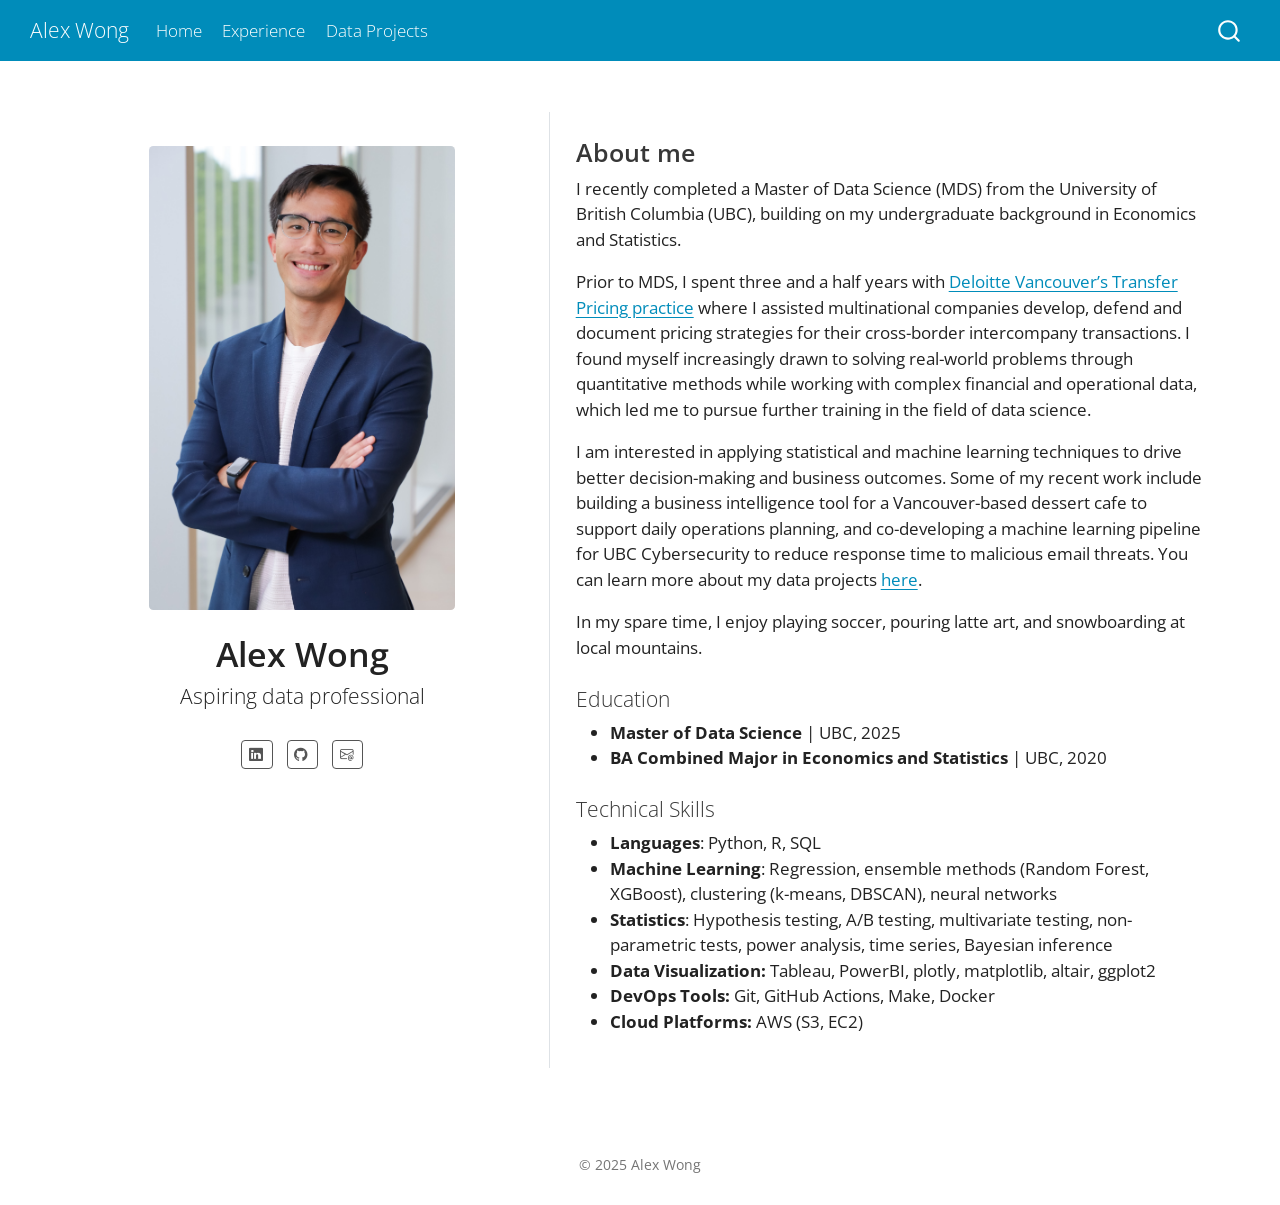
==== docs/index.html @ b4d3058e "minor edits on data projects, spacing and PhishSense description" ====
<!DOCTYPE html>
<html xmlns="http://www.w3.org/1999/xhtml" lang="en" xml:lang="en"><head>

<meta charset="utf-8">
<meta name="generator" content="quarto-1.5.57">

<meta name="viewport" content="width=device-width, initial-scale=1.0, user-scalable=yes">


<title>Alex Wong</title>
<style>
code{white-space: pre-wrap;}
span.smallcaps{font-variant: small-caps;}
div.columns{display: flex; gap: min(4vw, 1.5em);}
div.column{flex: auto; overflow-x: auto;}
div.hanging-indent{margin-left: 1.5em; text-indent: -1.5em;}
ul.task-list{list-style: none;}
ul.task-list li input[type="checkbox"] {
  width: 0.8em;
  margin: 0 0.8em 0.2em -1em; /* quarto-specific, see https://github.com/quarto-dev/quarto-cli/issues/4556 */ 
  vertical-align: middle;
}
</style>


<script src="site_libs/quarto-nav/quarto-nav.js"></script>
<script src="site_libs/clipboard/clipboard.min.js"></script>
<script src="site_libs/quarto-search/autocomplete.umd.js"></script>
<script src="site_libs/quarto-search/fuse.min.js"></script>
<script src="site_libs/quarto-search/quarto-search.js"></script>
<meta name="quarto:offset" content="./">
<script src="site_libs/quarto-html/quarto.js"></script>
<script src="site_libs/quarto-html/popper.min.js"></script>
<script src="site_libs/quarto-html/tippy.umd.min.js"></script>
<link href="site_libs/quarto-html/tippy.css" rel="stylesheet">
<link href="site_libs/quarto-html/quarto-syntax-highlighting.css" rel="stylesheet" id="quarto-text-highlighting-styles">
<script src="site_libs/bootstrap/bootstrap.min.js"></script>
<link href="site_libs/bootstrap/bootstrap-icons.css" rel="stylesheet">
<link href="site_libs/bootstrap/bootstrap.min.css" rel="stylesheet" id="quarto-bootstrap" data-mode="light">
<script id="quarto-search-options" type="application/json">{
  "location": "navbar",
  "copy-button": false,
  "collapse-after": 3,
  "panel-placement": "end",
  "type": "overlay",
  "limit": 50,
  "keyboard-shortcut": [
    "f",
    "/",
    "s"
  ],
  "show-item-context": false,
  "language": {
    "search-no-results-text": "No results",
    "search-matching-documents-text": "matching documents",
    "search-copy-link-title": "Copy link to search",
    "search-hide-matches-text": "Hide additional matches",
    "search-more-match-text": "more match in this document",
    "search-more-matches-text": "more matches in this document",
    "search-clear-button-title": "Clear",
    "search-text-placeholder": "",
    "search-detached-cancel-button-title": "Cancel",
    "search-submit-button-title": "Submit",
    "search-label": "Search"
  }
}</script>


<link rel="stylesheet" href="styles.css">
</head>

<body class="nav-fixed">

<div id="quarto-search-results"></div>
  <header id="quarto-header" class="headroom fixed-top">
    <nav class="navbar navbar-expand-lg " data-bs-theme="dark">
      <div class="navbar-container container-fluid">
      <div class="navbar-brand-container mx-auto">
    <a class="navbar-brand" href="./index.html">
    <span class="navbar-title">Alex Wong</span>
    </a>
  </div>
            <div id="quarto-search" class="" title="Search"></div>
          <button class="navbar-toggler" type="button" data-bs-toggle="collapse" data-bs-target="#navbarCollapse" aria-controls="navbarCollapse" role="menu" aria-expanded="false" aria-label="Toggle navigation" onclick="if (window.quartoToggleHeadroom) { window.quartoToggleHeadroom(); }">
  <span class="navbar-toggler-icon"></span>
</button>
          <div class="collapse navbar-collapse" id="navbarCollapse">
            <ul class="navbar-nav navbar-nav-scroll me-auto">
  <li class="nav-item">
    <a class="nav-link active" href="./index.html" aria-current="page"> 
<span class="menu-text">Home</span></a>
  </li>  
  <li class="nav-item">
    <a class="nav-link" href="./experience.html"> 
<span class="menu-text">Experience</span></a>
  </li>  
  <li class="nav-item">
    <a class="nav-link" href="./projects.html"> 
<span class="menu-text">Data Projects</span></a>
  </li>  
</ul>
          </div> <!-- /navcollapse -->
            <div class="quarto-navbar-tools">
</div>
      </div> <!-- /container-fluid -->
    </nav>
</header>
<!-- content -->
<div id="quarto-content" class="quarto-container page-columns page-rows-contents page-layout-full page-navbar">
<!-- sidebar -->
<!-- margin-sidebar -->
    
<!-- main -->
<div class="quarto-about-trestles column-page">
  <div class="about-entity">
    <img src="img/profile.JPG" class="about-image
  rounded " style="width: 18em;">
<header id="title-block-header" class="quarto-title-block default">
<div class="quarto-title">
<h1 class="title">Alex Wong</h1>
<p class="subtitle lead">Aspiring data professional</p>
</div>
<div class="quarto-title-meta column-page">
  </div>
</header>
    <div class="about-links">
  <a href="https://www.linkedin.com/in/AlexLHWong/" class="about-link" rel="" target="">
    <i class="bi bi-linkedin"></i>
     <span class="about-link-text"></span>
  </a>
  <a href="https://github.com/awlh18" class="about-link" rel="" target="">
    <i class="bi bi-github"></i>
     <span class="about-link-text"></span>
  </a>
  <a href="mailto:alexlhwong18@gmail.com" class="about-link" rel="" target="">
    <i class="bi bi-envelope-at"></i>
     <span class="about-link-text"></span>
  </a>
</div>
  </div>
  <div class="about-contents"><main class="content column-page" id="quarto-document-content">
<section id="about-me" class="level3">
<h3 data-anchor-id="about-me">About me</h3>
<p>I recently completed a Master of Data Science (MDS) from the University of British Columbia (UBC), building on my undergraduate background in Economics and Statistics.</p>
<p>Prior to MDS, I spent three and a half years with <a href="https://awlh18.github.io/experience.html">Deloitte Vancouver’s Transfer Pricing practice</a> where I assisted multinational companies develop, defend and document pricing strategies for their cross-border intercompany transactions. I found myself increasingly drawn to solving real-world problems through quantitative methods while working with complex financial and operational data, which led me to pursue further training in the field of data science.</p>
<p>I am interested in applying statistical and machine learning techniques to drive better decision-making and business outcomes. Some of my recent work include building a business intelligence tool for a Vancouver-based dessert cafe to support daily operations planning, and co-developing a machine learning pipeline for UBC Cybersecurity to reduce response time to malicious email threats. You can learn more about my data projects <a href="https://awlh18.github.io/projects.html">here</a>.</p>
<p>In my spare time, I enjoy playing soccer, pouring latte art, and snowboarding at local mountains.</p>
<section id="education" class="level4">
<h4 data-anchor-id="education">Education</h4>
<ul>
<li><strong>Master of Data Science</strong> | UBC, 2025<br>
</li>
<li><strong>BA Combined Major in Economics and Statistics</strong> | UBC, 2020</li>
</ul>
</section>
<section id="technical-skills" class="level4">
<h4 data-anchor-id="technical-skills">Technical Skills</h4>
<ul>
<li><strong>Languages</strong>: Python, R, SQL</li>
<li><strong>Machine Learning</strong>: Regression, ensemble methods (Random Forest, XGBoost), clustering (k-means, DBSCAN), neural networks</li>
<li><strong>Statistics</strong>: Hypothesis testing, A/B testing, multivariate testing, non-parametric tests, power analysis, time series, Bayesian inference</li>
<li><strong>Data Visualization:</strong> Tableau, PowerBI, plotly, matplotlib, altair, ggplot2</li>
<li><strong>DevOps Tools:</strong> Git, GitHub Actions, Make, Docker</li>
<li><strong>Cloud Platforms:</strong> AWS (S3, EC2)</li>
</ul>


</section>
</section>
</main></div>
</div>
 <!-- /main -->
<script id="quarto-html-after-body" type="application/javascript">
window.document.addEventListener("DOMContentLoaded", function (event) {
  const toggleBodyColorMode = (bsSheetEl) => {
    const mode = bsSheetEl.getAttribute("data-mode");
    const bodyEl = window.document.querySelector("body");
    if (mode === "dark") {
      bodyEl.classList.add("quarto-dark");
      bodyEl.classList.remove("quarto-light");
    } else {
      bodyEl.classList.add("quarto-light");
      bodyEl.classList.remove("quarto-dark");
    }
  }
  const toggleBodyColorPrimary = () => {
    const bsSheetEl = window.document.querySelector("link#quarto-bootstrap");
    if (bsSheetEl) {
      toggleBodyColorMode(bsSheetEl);
    }
  }
  toggleBodyColorPrimary();  
  const isCodeAnnotation = (el) => {
    for (const clz of el.classList) {
      if (clz.startsWith('code-annotation-')) {                     
        return true;
      }
    }
    return false;
  }
  const onCopySuccess = function(e) {
    // button target
    const button = e.trigger;
    // don't keep focus
    button.blur();
    // flash "checked"
    button.classList.add('code-copy-button-checked');
    var currentTitle = button.getAttribute("title");
    button.setAttribute("title", "Copied!");
    let tooltip;
    if (window.bootstrap) {
      button.setAttribute("data-bs-toggle", "tooltip");
      button.setAttribute("data-bs-placement", "left");
      button.setAttribute("data-bs-title", "Copied!");
      tooltip = new bootstrap.Tooltip(button, 
        { trigger: "manual", 
          customClass: "code-copy-button-tooltip",
          offset: [0, -8]});
      tooltip.show();    
    }
    setTimeout(function() {
      if (tooltip) {
        tooltip.hide();
        button.removeAttribute("data-bs-title");
        button.removeAttribute("data-bs-toggle");
        button.removeAttribute("data-bs-placement");
      }
      button.setAttribute("title", currentTitle);
      button.classList.remove('code-copy-button-checked');
    }, 1000);
    // clear code selection
    e.clearSelection();
  }
  const getTextToCopy = function(trigger) {
      const codeEl = trigger.previousElementSibling.cloneNode(true);
      for (const childEl of codeEl.children) {
        if (isCodeAnnotation(childEl)) {
          childEl.remove();
        }
      }
      return codeEl.innerText;
  }
  const clipboard = new window.ClipboardJS('.code-copy-button:not([data-in-quarto-modal])', {
    text: getTextToCopy
  });
  clipboard.on('success', onCopySuccess);
  if (window.document.getElementById('quarto-embedded-source-code-modal')) {
    // For code content inside modals, clipBoardJS needs to be initialized with a container option
    // TODO: Check when it could be a function (https://github.com/zenorocha/clipboard.js/issues/860)
    const clipboardModal = new window.ClipboardJS('.code-copy-button[data-in-quarto-modal]', {
      text: getTextToCopy,
      container: window.document.getElementById('quarto-embedded-source-code-modal')
    });
    clipboardModal.on('success', onCopySuccess);
  }
    var localhostRegex = new RegExp(/^(?:http|https):\/\/localhost\:?[0-9]*\//);
    var mailtoRegex = new RegExp(/^mailto:/);
      var filterRegex = new RegExp('/' + window.location.host + '/');
    var isInternal = (href) => {
        return filterRegex.test(href) || localhostRegex.test(href) || mailtoRegex.test(href);
    }
    // Inspect non-navigation links and adorn them if external
 	var links = window.document.querySelectorAll('a[href]:not(.nav-link):not(.navbar-brand):not(.toc-action):not(.sidebar-link):not(.sidebar-item-toggle):not(.pagination-link):not(.no-external):not([aria-hidden]):not(.dropdown-item):not(.quarto-navigation-tool):not(.about-link)');
    for (var i=0; i<links.length; i++) {
      const link = links[i];
      if (!isInternal(link.href)) {
        // undo the damage that might have been done by quarto-nav.js in the case of
        // links that we want to consider external
        if (link.dataset.originalHref !== undefined) {
          link.href = link.dataset.originalHref;
        }
      }
    }
  function tippyHover(el, contentFn, onTriggerFn, onUntriggerFn) {
    const config = {
      allowHTML: true,
      maxWidth: 500,
      delay: 100,
      arrow: false,
      appendTo: function(el) {
          return el.parentElement;
      },
      interactive: true,
      interactiveBorder: 10,
      theme: 'quarto',
      placement: 'bottom-start',
    };
    if (contentFn) {
      config.content = contentFn;
    }
    if (onTriggerFn) {
      config.onTrigger = onTriggerFn;
    }
    if (onUntriggerFn) {
      config.onUntrigger = onUntriggerFn;
    }
    window.tippy(el, config); 
  }
  const noterefs = window.document.querySelectorAll('a[role="doc-noteref"]');
  for (var i=0; i<noterefs.length; i++) {
    const ref = noterefs[i];
    tippyHover(ref, function() {
      // use id or data attribute instead here
      let href = ref.getAttribute('data-footnote-href') || ref.getAttribute('href');
      try { href = new URL(href).hash; } catch {}
      const id = href.replace(/^#\/?/, "");
      const note = window.document.getElementById(id);
      if (note) {
        return note.innerHTML;
      } else {
        return "";
      }
    });
  }
  const xrefs = window.document.querySelectorAll('a.quarto-xref');
  const processXRef = (id, note) => {
    // Strip column container classes
    const stripColumnClz = (el) => {
      el.classList.remove("page-full", "page-columns");
      if (el.children) {
        for (const child of el.children) {
          stripColumnClz(child);
        }
      }
    }
    stripColumnClz(note)
    if (id === null || id.startsWith('sec-')) {
      // Special case sections, only their first couple elements
      const container = document.createElement("div");
      if (note.children && note.children.length > 2) {
        container.appendChild(note.children[0].cloneNode(true));
        for (let i = 1; i < note.children.length; i++) {
          const child = note.children[i];
          if (child.tagName === "P" && child.innerText === "") {
            continue;
          } else {
            container.appendChild(child.cloneNode(true));
            break;
          }
        }
        if (window.Quarto?.typesetMath) {
          window.Quarto.typesetMath(container);
        }
        return container.innerHTML
      } else {
        if (window.Quarto?.typesetMath) {
          window.Quarto.typesetMath(note);
        }
        return note.innerHTML;
      }
    } else {
      // Remove any anchor links if they are present
      const anchorLink = note.querySelector('a.anchorjs-link');
      if (anchorLink) {
        anchorLink.remove();
      }
      if (window.Quarto?.typesetMath) {
        window.Quarto.typesetMath(note);
      }
      // TODO in 1.5, we should make sure this works without a callout special case
      if (note.classList.contains("callout")) {
        return note.outerHTML;
      } else {
        return note.innerHTML;
      }
    }
  }
  for (var i=0; i<xrefs.length; i++) {
    const xref = xrefs[i];
    tippyHover(xref, undefined, function(instance) {
      instance.disable();
      let url = xref.getAttribute('href');
      let hash = undefined; 
      if (url.startsWith('#')) {
        hash = url;
      } else {
        try { hash = new URL(url).hash; } catch {}
      }
      if (hash) {
        const id = hash.replace(/^#\/?/, "");
        const note = window.document.getElementById(id);
        if (note !== null) {
          try {
            const html = processXRef(id, note.cloneNode(true));
            instance.setContent(html);
          } finally {
            instance.enable();
            instance.show();
          }
        } else {
          // See if we can fetch this
          fetch(url.split('#')[0])
          .then(res => res.text())
          .then(html => {
            const parser = new DOMParser();
            const htmlDoc = parser.parseFromString(html, "text/html");
            const note = htmlDoc.getElementById(id);
            if (note !== null) {
              const html = processXRef(id, note);
              instance.setContent(html);
            } 
          }).finally(() => {
            instance.enable();
            instance.show();
          });
        }
      } else {
        // See if we can fetch a full url (with no hash to target)
        // This is a special case and we should probably do some content thinning / targeting
        fetch(url)
        .then(res => res.text())
        .then(html => {
          const parser = new DOMParser();
          const htmlDoc = parser.parseFromString(html, "text/html");
          const note = htmlDoc.querySelector('main.content');
          if (note !== null) {
            // This should only happen for chapter cross references
            // (since there is no id in the URL)
            // remove the first header
            if (note.children.length > 0 && note.children[0].tagName === "HEADER") {
              note.children[0].remove();
            }
            const html = processXRef(null, note);
            instance.setContent(html);
          } 
        }).finally(() => {
          instance.enable();
          instance.show();
        });
      }
    }, function(instance) {
    });
  }
      let selectedAnnoteEl;
      const selectorForAnnotation = ( cell, annotation) => {
        let cellAttr = 'data-code-cell="' + cell + '"';
        let lineAttr = 'data-code-annotation="' +  annotation + '"';
        const selector = 'span[' + cellAttr + '][' + lineAttr + ']';
        return selector;
      }
      const selectCodeLines = (annoteEl) => {
        const doc = window.document;
        const targetCell = annoteEl.getAttribute("data-target-cell");
        const targetAnnotation = annoteEl.getAttribute("data-target-annotation");
        const annoteSpan = window.document.querySelector(selectorForAnnotation(targetCell, targetAnnotation));
        const lines = annoteSpan.getAttribute("data-code-lines").split(",");
        const lineIds = lines.map((line) => {
          return targetCell + "-" + line;
        })
        let top = null;
        let height = null;
        let parent = null;
        if (lineIds.length > 0) {
            //compute the position of the single el (top and bottom and make a div)
            const el = window.document.getElementById(lineIds[0]);
            top = el.offsetTop;
            height = el.offsetHeight;
            parent = el.parentElement.parentElement;
          if (lineIds.length > 1) {
            const lastEl = window.document.getElementById(lineIds[lineIds.length - 1]);
            const bottom = lastEl.offsetTop + lastEl.offsetHeight;
            height = bottom - top;
          }
          if (top !== null && height !== null && parent !== null) {
            // cook up a div (if necessary) and position it 
            let div = window.document.getElementById("code-annotation-line-highlight");
            if (div === null) {
              div = window.document.createElement("div");
              div.setAttribute("id", "code-annotation-line-highlight");
              div.style.position = 'absolute';
              parent.appendChild(div);
            }
            div.style.top = top - 2 + "px";
            div.style.height = height + 4 + "px";
            div.style.left = 0;
            let gutterDiv = window.document.getElementById("code-annotation-line-highlight-gutter");
            if (gutterDiv === null) {
              gutterDiv = window.document.createElement("div");
              gutterDiv.setAttribute("id", "code-annotation-line-highlight-gutter");
              gutterDiv.style.position = 'absolute';
              const codeCell = window.document.getElementById(targetCell);
              const gutter = codeCell.querySelector('.code-annotation-gutter');
              gutter.appendChild(gutterDiv);
            }
            gutterDiv.style.top = top - 2 + "px";
            gutterDiv.style.height = height + 4 + "px";
          }
          selectedAnnoteEl = annoteEl;
        }
      };
      const unselectCodeLines = () => {
        const elementsIds = ["code-annotation-line-highlight", "code-annotation-line-highlight-gutter"];
        elementsIds.forEach((elId) => {
          const div = window.document.getElementById(elId);
          if (div) {
            div.remove();
          }
        });
        selectedAnnoteEl = undefined;
      };
        // Handle positioning of the toggle
    window.addEventListener(
      "resize",
      throttle(() => {
        elRect = undefined;
        if (selectedAnnoteEl) {
          selectCodeLines(selectedAnnoteEl);
        }
      }, 10)
    );
    function throttle(fn, ms) {
    let throttle = false;
    let timer;
      return (...args) => {
        if(!throttle) { // first call gets through
            fn.apply(this, args);
            throttle = true;
        } else { // all the others get throttled
            if(timer) clearTimeout(timer); // cancel #2
            timer = setTimeout(() => {
              fn.apply(this, args);
              timer = throttle = false;
            }, ms);
        }
      };
    }
      // Attach click handler to the DT
      const annoteDls = window.document.querySelectorAll('dt[data-target-cell]');
      for (const annoteDlNode of annoteDls) {
        annoteDlNode.addEventListener('click', (event) => {
          const clickedEl = event.target;
          if (clickedEl !== selectedAnnoteEl) {
            unselectCodeLines();
            const activeEl = window.document.querySelector('dt[data-target-cell].code-annotation-active');
            if (activeEl) {
              activeEl.classList.remove('code-annotation-active');
            }
            selectCodeLines(clickedEl);
            clickedEl.classList.add('code-annotation-active');
          } else {
            // Unselect the line
            unselectCodeLines();
            clickedEl.classList.remove('code-annotation-active');
          }
        });
      }
  const findCites = (el) => {
    const parentEl = el.parentElement;
    if (parentEl) {
      const cites = parentEl.dataset.cites;
      if (cites) {
        return {
          el,
          cites: cites.split(' ')
        };
      } else {
        return findCites(el.parentElement)
      }
    } else {
      return undefined;
    }
  };
  var bibliorefs = window.document.querySelectorAll('a[role="doc-biblioref"]');
  for (var i=0; i<bibliorefs.length; i++) {
    const ref = bibliorefs[i];
    const citeInfo = findCites(ref);
    if (citeInfo) {
      tippyHover(citeInfo.el, function() {
        var popup = window.document.createElement('div');
        citeInfo.cites.forEach(function(cite) {
          var citeDiv = window.document.createElement('div');
          citeDiv.classList.add('hanging-indent');
          citeDiv.classList.add('csl-entry');
          var biblioDiv = window.document.getElementById('ref-' + cite);
          if (biblioDiv) {
            citeDiv.innerHTML = biblioDiv.innerHTML;
          }
          popup.appendChild(citeDiv);
        });
        return popup.innerHTML;
      });
    }
  }
});
</script>
</div> <!-- /content -->
<footer class="footer">
  <div class="nav-footer">
    <div class="nav-footer-left">
      &nbsp;
    </div>   
    <div class="nav-footer-center">
<p>© 2025 Alex Wong</p>
</div>
    <div class="nav-footer-right">
      &nbsp;
    </div>
  </div>
</footer>




</body></html>
---- docs/site_libs/quarto-html/tippy.css ----
.tippy-box[data-animation=fade][data-state=hidden]{opacity:0}[data-tippy-root]{max-width:calc(100vw - 10px)}.tippy-box{position:relative;background-color:#333;color:#fff;border-radius:4px;font-size:14px;line-height:1.4;white-space:normal;outline:0;transition-property:transform,visibility,opacity}.tippy-box[data-placement^=top]>.tippy-arrow{bottom:0}.tippy-box[data-placement^=top]>.tippy-arrow:before{bottom:-7px;left:0;border-width:8px 8px 0;border-top-color:initial;transform-origin:center top}.tippy-box[data-placement^=bottom]>.tippy-arrow{top:0}.tippy-box[data-placement^=bottom]>.tippy-arrow:before{top:-7px;left:0;border-width:0 8px 8px;border-bottom-color:initial;transform-origin:center bottom}.tippy-box[data-placement^=left]>.tippy-arrow{right:0}.tippy-box[data-placement^=left]>.tippy-arrow:before{border-width:8px 0 8px 8px;border-left-color:initial;right:-7px;transform-origin:center left}.tippy-box[data-placement^=right]>.tippy-arrow{left:0}.tippy-box[data-placement^=right]>.tippy-arrow:before{left:-7px;border-width:8px 8px 8px 0;border-right-color:initial;transform-origin:center right}.tippy-box[data-inertia][data-state=visible]{transition-timing-function:cubic-bezier(.54,1.5,.38,1.11)}.tippy-arrow{width:16px;height:16px;color:#333}.tippy-arrow:before{content:"";position:absolute;border-color:transparent;border-style:solid}.tippy-content{position:relative;padding:5px 9px;z-index:1}
---- docs/site_libs/quarto-html/quarto-syntax-highlighting.css ----
/* quarto syntax highlight colors */
:root {
  --quarto-hl-ot-color: #003B4F;
  --quarto-hl-at-color: #657422;
  --quarto-hl-ss-color: #20794D;
  --quarto-hl-an-color: #5E5E5E;
  --quarto-hl-fu-color: #4758AB;
  --quarto-hl-st-color: #20794D;
  --quarto-hl-cf-color: #003B4F;
  --quarto-hl-op-color: #5E5E5E;
  --quarto-hl-er-color: #AD0000;
  --quarto-hl-bn-color: #AD0000;
  --quarto-hl-al-color: #AD0000;
  --quarto-hl-va-color: #111111;
  --quarto-hl-bu-color: inherit;
  --quarto-hl-ex-color: inherit;
  --quarto-hl-pp-color: #AD0000;
  --quarto-hl-in-color: #5E5E5E;
  --quarto-hl-vs-color: #20794D;
  --quarto-hl-wa-color: #5E5E5E;
  --quarto-hl-do-color: #5E5E5E;
  --quarto-hl-im-color: #00769E;
  --quarto-hl-ch-color: #20794D;
  --quarto-hl-dt-color: #AD0000;
  --quarto-hl-fl-color: #AD0000;
  --quarto-hl-co-color: #5E5E5E;
  --quarto-hl-cv-color: #5E5E5E;
  --quarto-hl-cn-color: #8f5902;
  --quarto-hl-sc-color: #5E5E5E;
  --quarto-hl-dv-color: #AD0000;
  --quarto-hl-kw-color: #003B4F;
}

/* other quarto variables */
:root {
  --quarto-font-monospace: SFMono-Regular, Menlo, Monaco, Consolas, "Liberation Mono", "Courier New", monospace;
}

pre > code.sourceCode > span {
  color: #003B4F;
}

code span {
  color: #003B4F;
}

code.sourceCode > span {
  color: #003B4F;
}

div.sourceCode,
div.sourceCode pre.sourceCode {
  color: #003B4F;
}

code span.ot {
  color: #003B4F;
  font-style: inherit;
}

code span.at {
  color: #657422;
  font-style: inherit;
}

code span.ss {
  color: #20794D;
  font-style: inherit;
}

code span.an {
  color: #5E5E5E;
  font-style: inherit;
}

code span.fu {
  color: #4758AB;
  font-style: inherit;
}

code span.st {
  color: #20794D;
  font-style: inherit;
}

code span.cf {
  color: #003B4F;
  font-weight: bold;
  font-style: inherit;
}

code span.op {
  color: #5E5E5E;
  font-style: inherit;
}

code span.er {
  color: #AD0000;
  font-style: inherit;
}

code span.bn {
  color: #AD0000;
  font-style: inherit;
}

code span.al {
  color: #AD0000;
  font-style: inherit;
}

code span.va {
  color: #111111;
  font-style: inherit;
}

code span.bu {
  font-style: inherit;
}

code span.ex {
  font-style: inherit;
}

code span.pp {
  color: #AD0000;
  font-style: inherit;
}

code span.in {
  color: #5E5E5E;
  font-style: inherit;
}

code span.vs {
  color: #20794D;
  font-style: inherit;
}

code span.wa {
  color: #5E5E5E;
  font-style: italic;
}

code span.do {
  color: #5E5E5E;
  font-style: italic;
}

code span.im {
  color: #00769E;
  font-style: inherit;
}

code span.ch {
  color: #20794D;
  font-style: inherit;
}

code span.dt {
  color: #AD0000;
  font-style: inherit;
}

code span.fl {
  color: #AD0000;
  font-style: inherit;
}

code span.co {
  color: #5E5E5E;
  font-style: inherit;
}

code span.cv {
  color: #5E5E5E;
  font-style: italic;
}

code span.cn {
  color: #8f5902;
  font-style: inherit;
}

code span.sc {
  color: #5E5E5E;
  font-style: inherit;
}

code span.dv {
  color: #AD0000;
  font-style: inherit;
}

code span.kw {
  color: #003B4F;
  font-weight: bold;
  font-style: inherit;
}

.prevent-inlining {
  content: "</";
}

/*# sourceMappingURL=debc5d5d77c3f9108843748ff7464032.css.map */
---- docs/styles.css ----
/* css styles */

.about-image {
    display: block;
    margin-left: auto;
    margin-right: auto;
    margin-top: 2em;   /* Adjust vertical spacing as needed */
    margin-bottom: 1em;
    max-width: 100%;   /* Prevents the image from overflowing */
  }
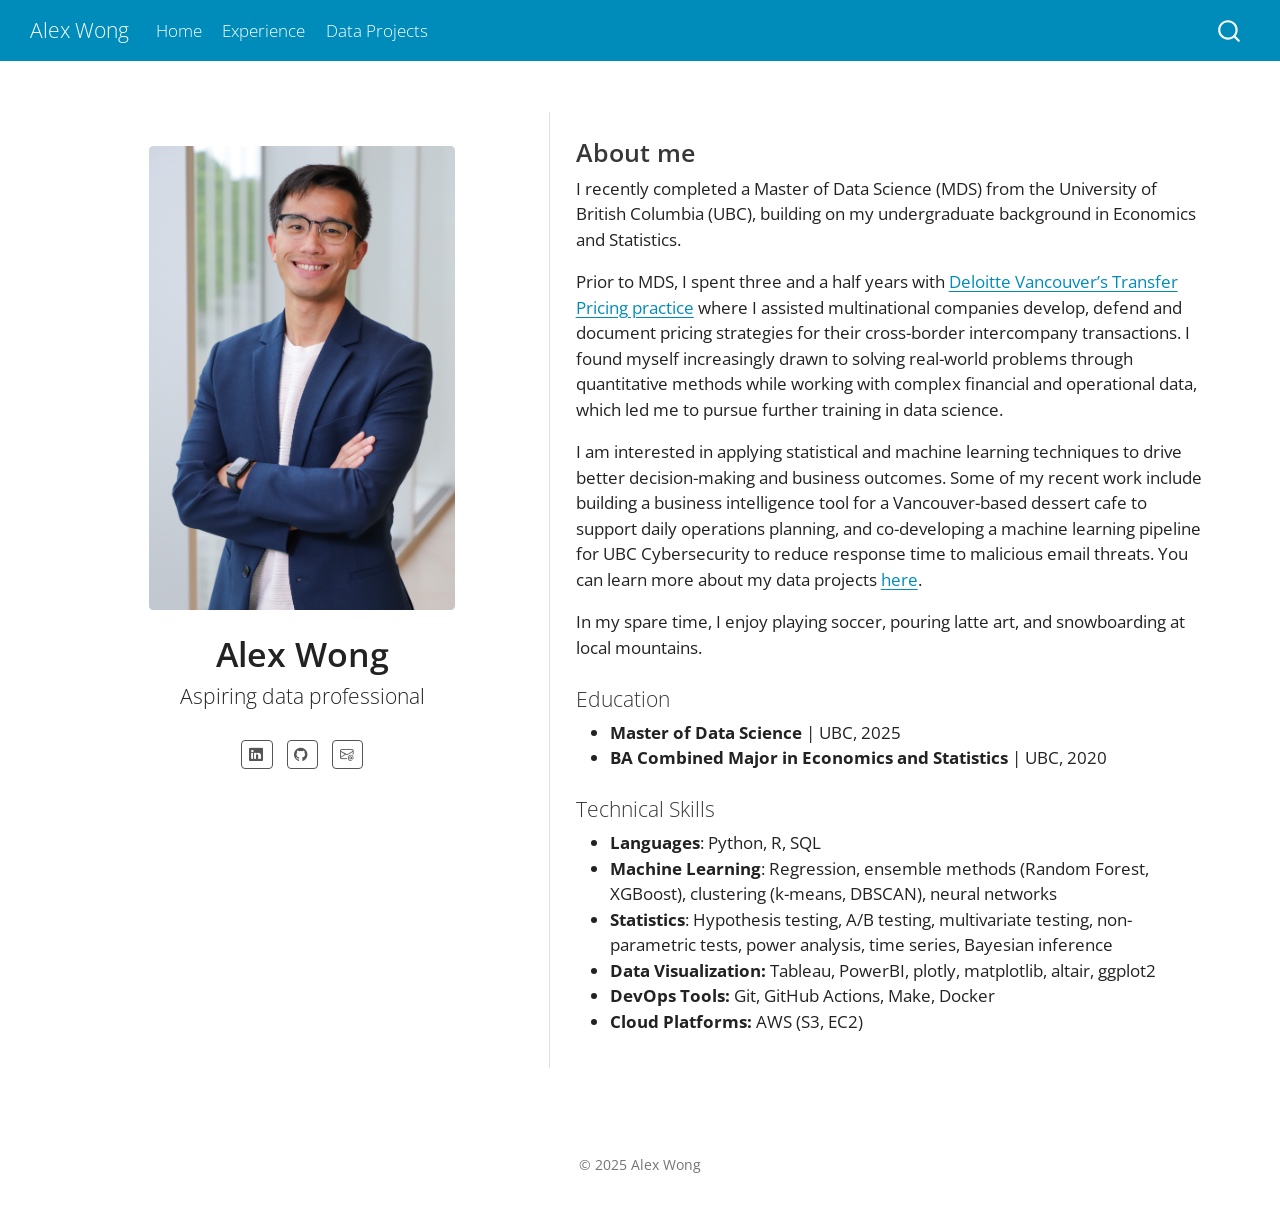
==== commit 5cb667c8: "Jul 28th edits on index, data projects" ====
--- a/docs/index.html
+++ b/docs/index.html
@@ -142,7 +142,7 @@
 <section id="about-me" class="level3">
 <h3 data-anchor-id="about-me">About me</h3>
 <p>I recently completed a Master of Data Science (MDS) from the University of British Columbia (UBC), building on my undergraduate background in Economics and Statistics.</p>
-<p>Prior to MDS, I spent three and a half years with <a href="https://awlh18.github.io/experience.html">Deloitte Vancouver’s Transfer Pricing practice</a> where I assisted multinational companies develop, defend and document pricing strategies for their cross-border intercompany transactions. I found myself increasingly drawn to solving real-world problems through quantitative methods while working with complex financial and operational data, which led me to pursue further training in the field of data science.</p>
+<p>Prior to MDS, I spent three and a half years with <a href="https://awlh18.github.io/experience.html">Deloitte Vancouver’s Transfer Pricing practice</a> where I assisted multinational companies develop, defend and document pricing strategies for their cross-border intercompany transactions. I found myself increasingly drawn to solving real-world problems through quantitative methods while working with complex financial and operational data, which led me to pursue further training in data science.</p>
 <p>I am interested in applying statistical and machine learning techniques to drive better decision-making and business outcomes. Some of my recent work include building a business intelligence tool for a Vancouver-based dessert cafe to support daily operations planning, and co-developing a machine learning pipeline for UBC Cybersecurity to reduce response time to malicious email threats. You can learn more about my data projects <a href="https://awlh18.github.io/projects.html">here</a>.</p>
 <p>In my spare time, I enjoy playing soccer, pouring latte art, and snowboarding at local mountains.</p>
 <section id="education" class="level4">
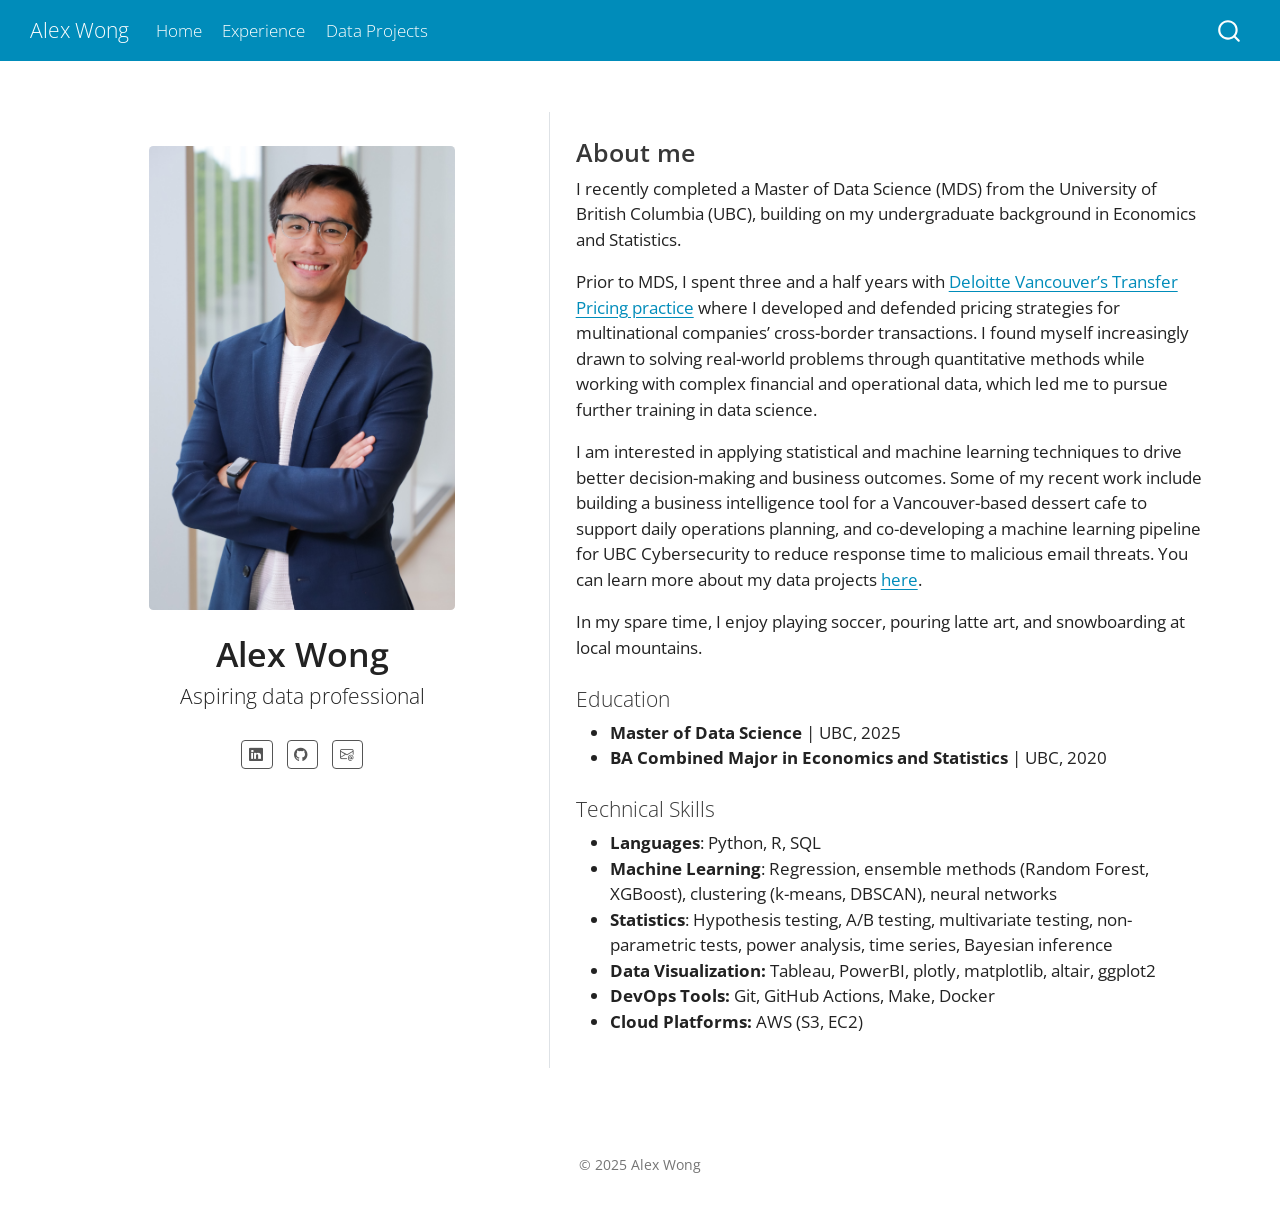
==== commit f695b072: "Jul 30 edits" ====
--- a/docs/index.html
+++ b/docs/index.html
@@ -142,7 +142,7 @@
 <section id="about-me" class="level3">
 <h3 data-anchor-id="about-me">About me</h3>
 <p>I recently completed a Master of Data Science (MDS) from the University of British Columbia (UBC), building on my undergraduate background in Economics and Statistics.</p>
-<p>Prior to MDS, I spent three and a half years with <a href="https://awlh18.github.io/experience.html">Deloitte Vancouver’s Transfer Pricing practice</a> where I assisted multinational companies develop, defend and document pricing strategies for their cross-border intercompany transactions. I found myself increasingly drawn to solving real-world problems through quantitative methods while working with complex financial and operational data, which led me to pursue further training in data science.</p>
+<p>Prior to MDS, I spent three and a half years with <a href="https://awlh18.github.io/experience.html">Deloitte Vancouver’s Transfer Pricing practice</a> where I developed and defended pricing strategies for multinational companies’ cross-border transactions. I found myself increasingly drawn to solving real-world problems through quantitative methods while working with complex financial and operational data, which led me to pursue further training in data science.</p>
 <p>I am interested in applying statistical and machine learning techniques to drive better decision-making and business outcomes. Some of my recent work include building a business intelligence tool for a Vancouver-based dessert cafe to support daily operations planning, and co-developing a machine learning pipeline for UBC Cybersecurity to reduce response time to malicious email threats. You can learn more about my data projects <a href="https://awlh18.github.io/projects.html">here</a>.</p>
 <p>In my spare time, I enjoy playing soccer, pouring latte art, and snowboarding at local mountains.</p>
 <section id="education" class="level4">
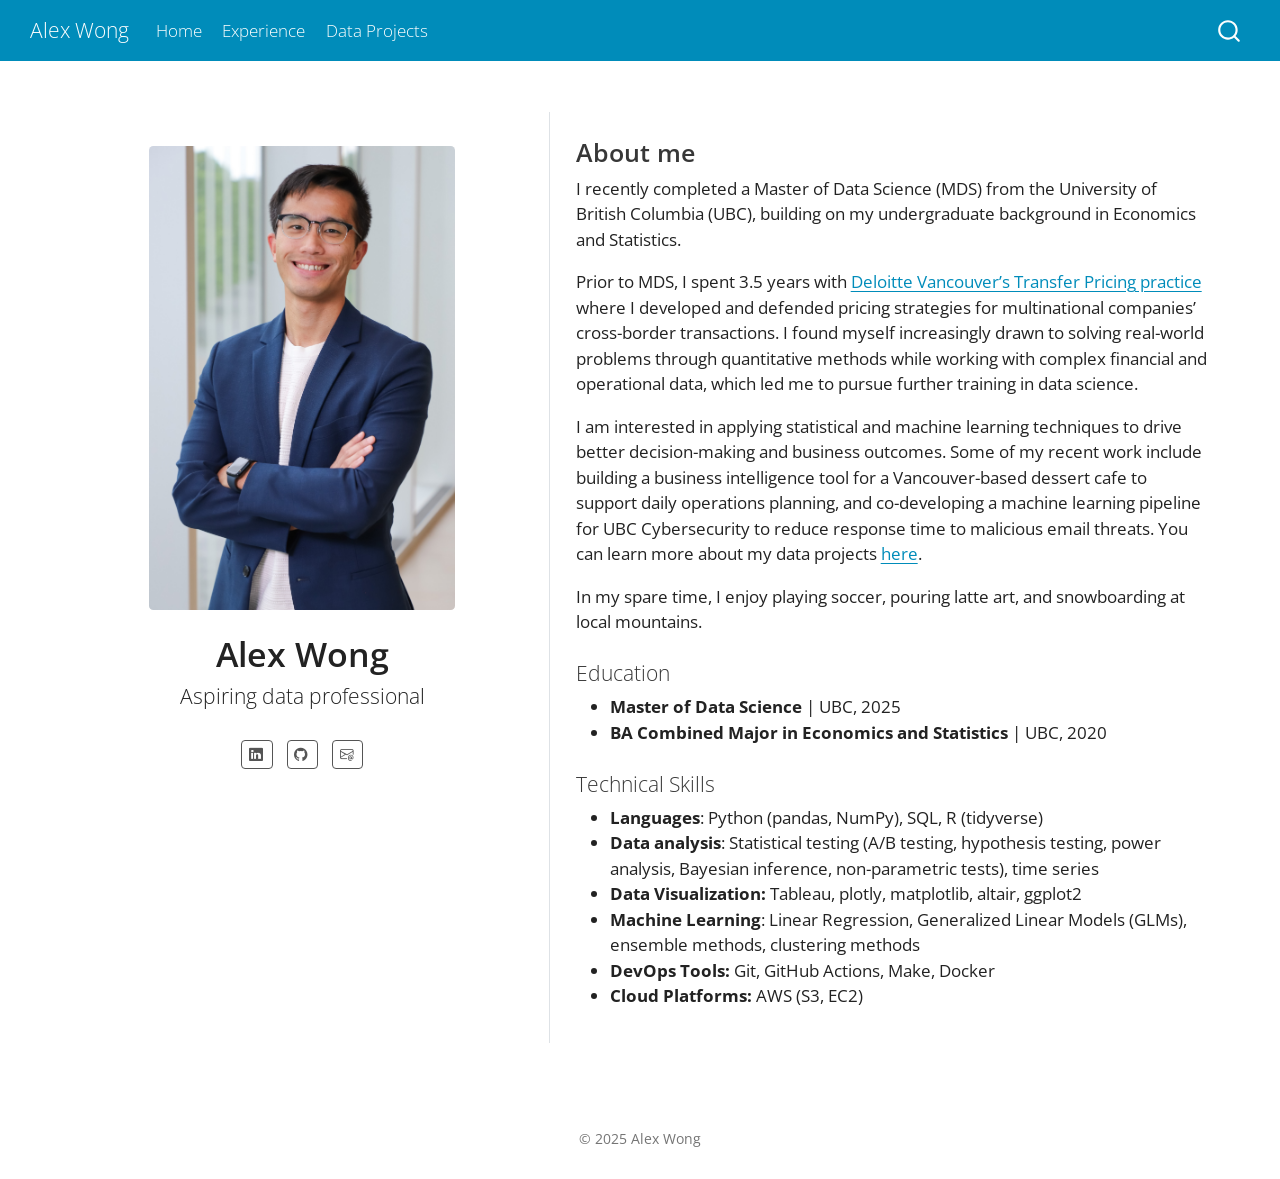
==== commit 159385b2: "edits Aug 14" ====
--- a/docs/index.html
+++ b/docs/index.html
@@ -142,7 +142,7 @@
 <section id="about-me" class="level3">
 <h3 data-anchor-id="about-me">About me</h3>
 <p>I recently completed a Master of Data Science (MDS) from the University of British Columbia (UBC), building on my undergraduate background in Economics and Statistics.</p>
-<p>Prior to MDS, I spent three and a half years with <a href="https://awlh18.github.io/experience.html">Deloitte Vancouver’s Transfer Pricing practice</a> where I developed and defended pricing strategies for multinational companies’ cross-border transactions. I found myself increasingly drawn to solving real-world problems through quantitative methods while working with complex financial and operational data, which led me to pursue further training in data science.</p>
+<p>Prior to MDS, I spent 3.5 years with <a href="https://awlh18.github.io/experience.html">Deloitte Vancouver’s Transfer Pricing practice</a> where I developed and defended pricing strategies for multinational companies’ cross-border transactions. I found myself increasingly drawn to solving real-world problems through quantitative methods while working with complex financial and operational data, which led me to pursue further training in data science.</p>
 <p>I am interested in applying statistical and machine learning techniques to drive better decision-making and business outcomes. Some of my recent work include building a business intelligence tool for a Vancouver-based dessert cafe to support daily operations planning, and co-developing a machine learning pipeline for UBC Cybersecurity to reduce response time to malicious email threats. You can learn more about my data projects <a href="https://awlh18.github.io/projects.html">here</a>.</p>
 <p>In my spare time, I enjoy playing soccer, pouring latte art, and snowboarding at local mountains.</p>
 <section id="education" class="level4">
@@ -156,10 +156,10 @@
 <section id="technical-skills" class="level4">
 <h4 data-anchor-id="technical-skills">Technical Skills</h4>
 <ul>
-<li><strong>Languages</strong>: Python, R, SQL</li>
-<li><strong>Machine Learning</strong>: Regression, ensemble methods (Random Forest, XGBoost), clustering (k-means, DBSCAN), neural networks</li>
-<li><strong>Statistics</strong>: Hypothesis testing, A/B testing, multivariate testing, non-parametric tests, power analysis, time series, Bayesian inference</li>
-<li><strong>Data Visualization:</strong> Tableau, PowerBI, plotly, matplotlib, altair, ggplot2</li>
+<li><strong>Languages</strong>: Python (pandas, NumPy), SQL, R (tidyverse)</li>
+<li><strong>Data analysis</strong>: Statistical testing (A/B testing, hypothesis testing, power analysis, Bayesian inference, non-parametric tests), time series</li>
+<li><strong>Data Visualization:</strong> Tableau, plotly, matplotlib, altair, ggplot2</li>
+<li><strong>Machine Learning</strong>: Linear Regression, Generalized Linear Models (GLMs), ensemble methods, clustering methods</li>
 <li><strong>DevOps Tools:</strong> Git, GitHub Actions, Make, Docker</li>
 <li><strong>Cloud Platforms:</strong> AWS (S3, EC2)</li>
 </ul>
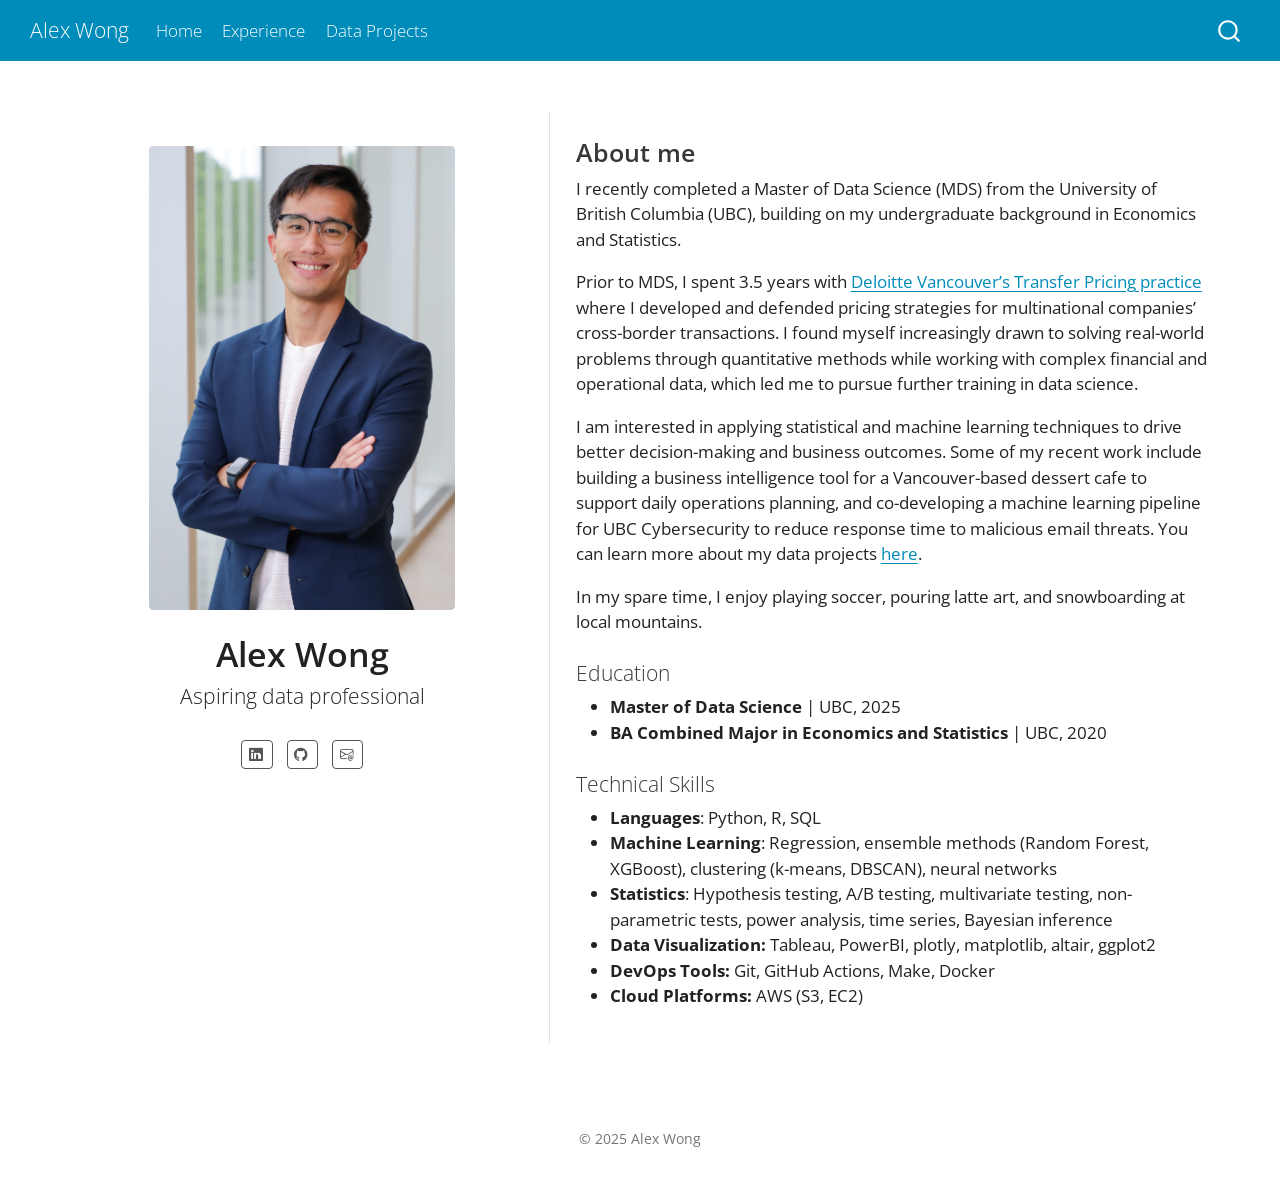
==== commit 7c9ab0ac: "removed podman" ====
--- a/docs/index.html
+++ b/docs/index.html
@@ -156,10 +156,10 @@
 <section id="technical-skills" class="level4">
 <h4 data-anchor-id="technical-skills">Technical Skills</h4>
 <ul>
-<li><strong>Languages</strong>: Python (pandas, NumPy), SQL, R (tidyverse)</li>
-<li><strong>Data analysis</strong>: Statistical testing (A/B testing, hypothesis testing, power analysis, Bayesian inference, non-parametric tests), time series</li>
-<li><strong>Data Visualization:</strong> Tableau, plotly, matplotlib, altair, ggplot2</li>
-<li><strong>Machine Learning</strong>: Linear Regression, Generalized Linear Models (GLMs), ensemble methods, clustering methods</li>
+<li><strong>Languages</strong>: Python, R, SQL</li>
+<li><strong>Machine Learning</strong>: Regression, ensemble methods (Random Forest, XGBoost), clustering (k-means, DBSCAN), neural networks</li>
+<li><strong>Statistics</strong>: Hypothesis testing, A/B testing, multivariate testing, non-parametric tests, power analysis, time series, Bayesian inference</li>
+<li><strong>Data Visualization:</strong> Tableau, PowerBI, plotly, matplotlib, altair, ggplot2</li>
 <li><strong>DevOps Tools:</strong> Git, GitHub Actions, Make, Docker</li>
 <li><strong>Cloud Platforms:</strong> AWS (S3, EC2)</li>
 </ul>
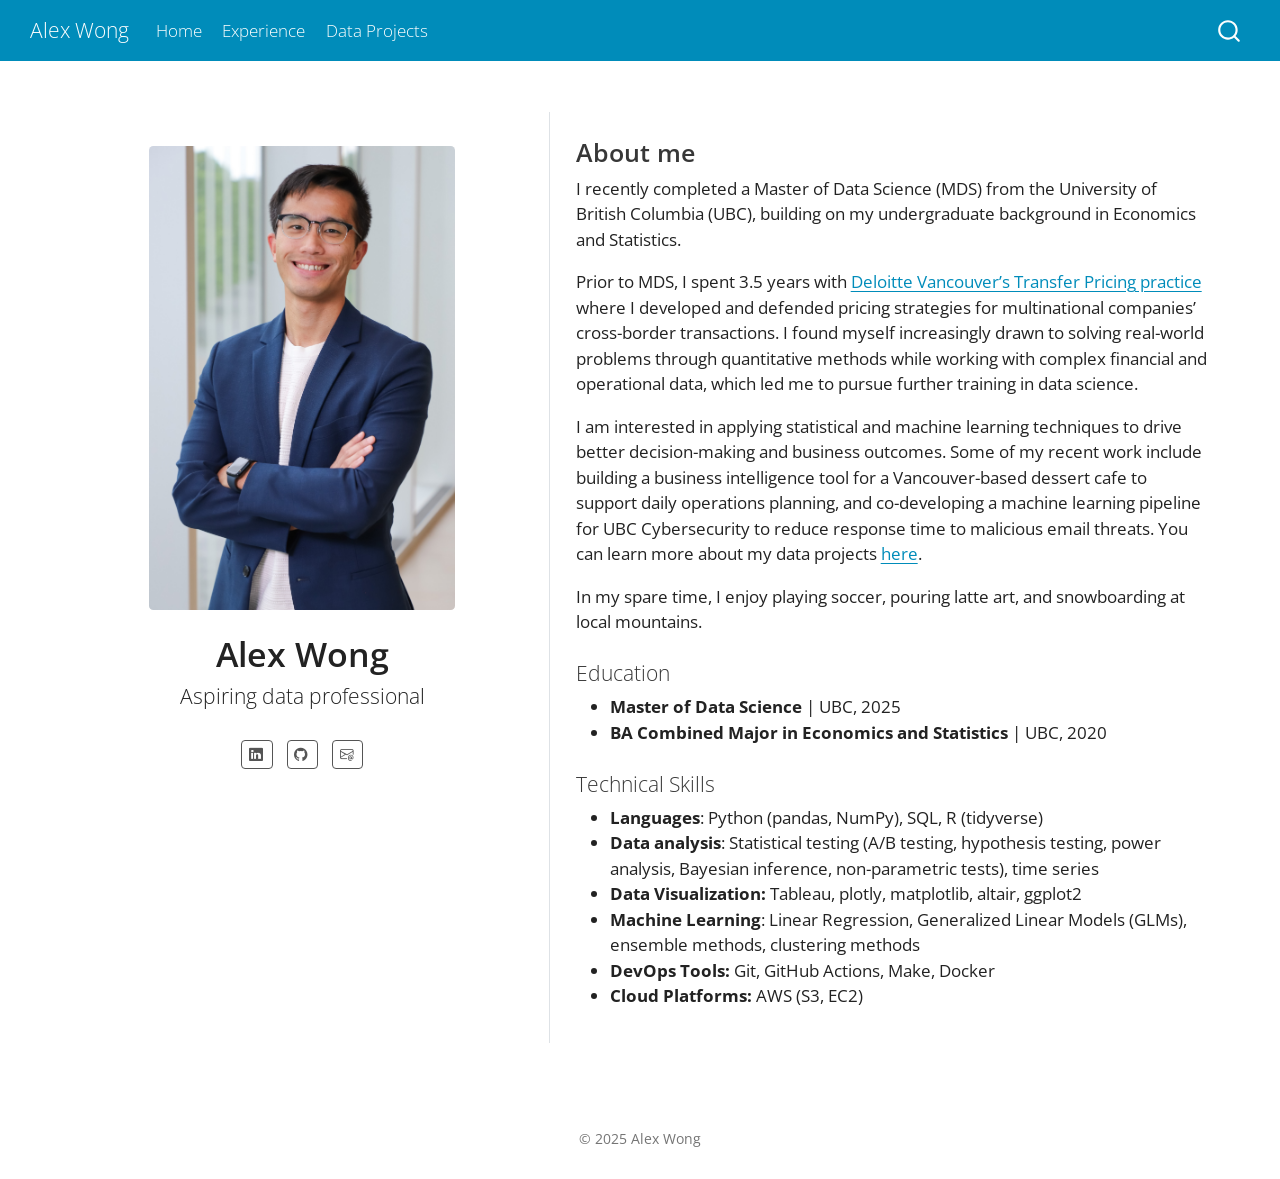
==== commit a391396e: "edits aug 14" ====
--- a/docs/index.html
+++ b/docs/index.html
@@ -156,10 +156,10 @@
 <section id="technical-skills" class="level4">
 <h4 data-anchor-id="technical-skills">Technical Skills</h4>
 <ul>
-<li><strong>Languages</strong>: Python, R, SQL</li>
-<li><strong>Machine Learning</strong>: Regression, ensemble methods (Random Forest, XGBoost), clustering (k-means, DBSCAN), neural networks</li>
-<li><strong>Statistics</strong>: Hypothesis testing, A/B testing, multivariate testing, non-parametric tests, power analysis, time series, Bayesian inference</li>
-<li><strong>Data Visualization:</strong> Tableau, PowerBI, plotly, matplotlib, altair, ggplot2</li>
+<li><strong>Languages</strong>: Python (pandas, NumPy), SQL, R (tidyverse)</li>
+<li><strong>Data analysis</strong>: Statistical testing (A/B testing, hypothesis testing, power analysis, Bayesian inference, non-parametric tests), time series</li>
+<li><strong>Data Visualization:</strong> Tableau, plotly, matplotlib, altair, ggplot2</li>
+<li><strong>Machine Learning</strong>: Linear Regression, Generalized Linear Models (GLMs), ensemble methods, clustering methods</li>
 <li><strong>DevOps Tools:</strong> Git, GitHub Actions, Make, Docker</li>
 <li><strong>Cloud Platforms:</strong> AWS (S3, EC2)</li>
 </ul>
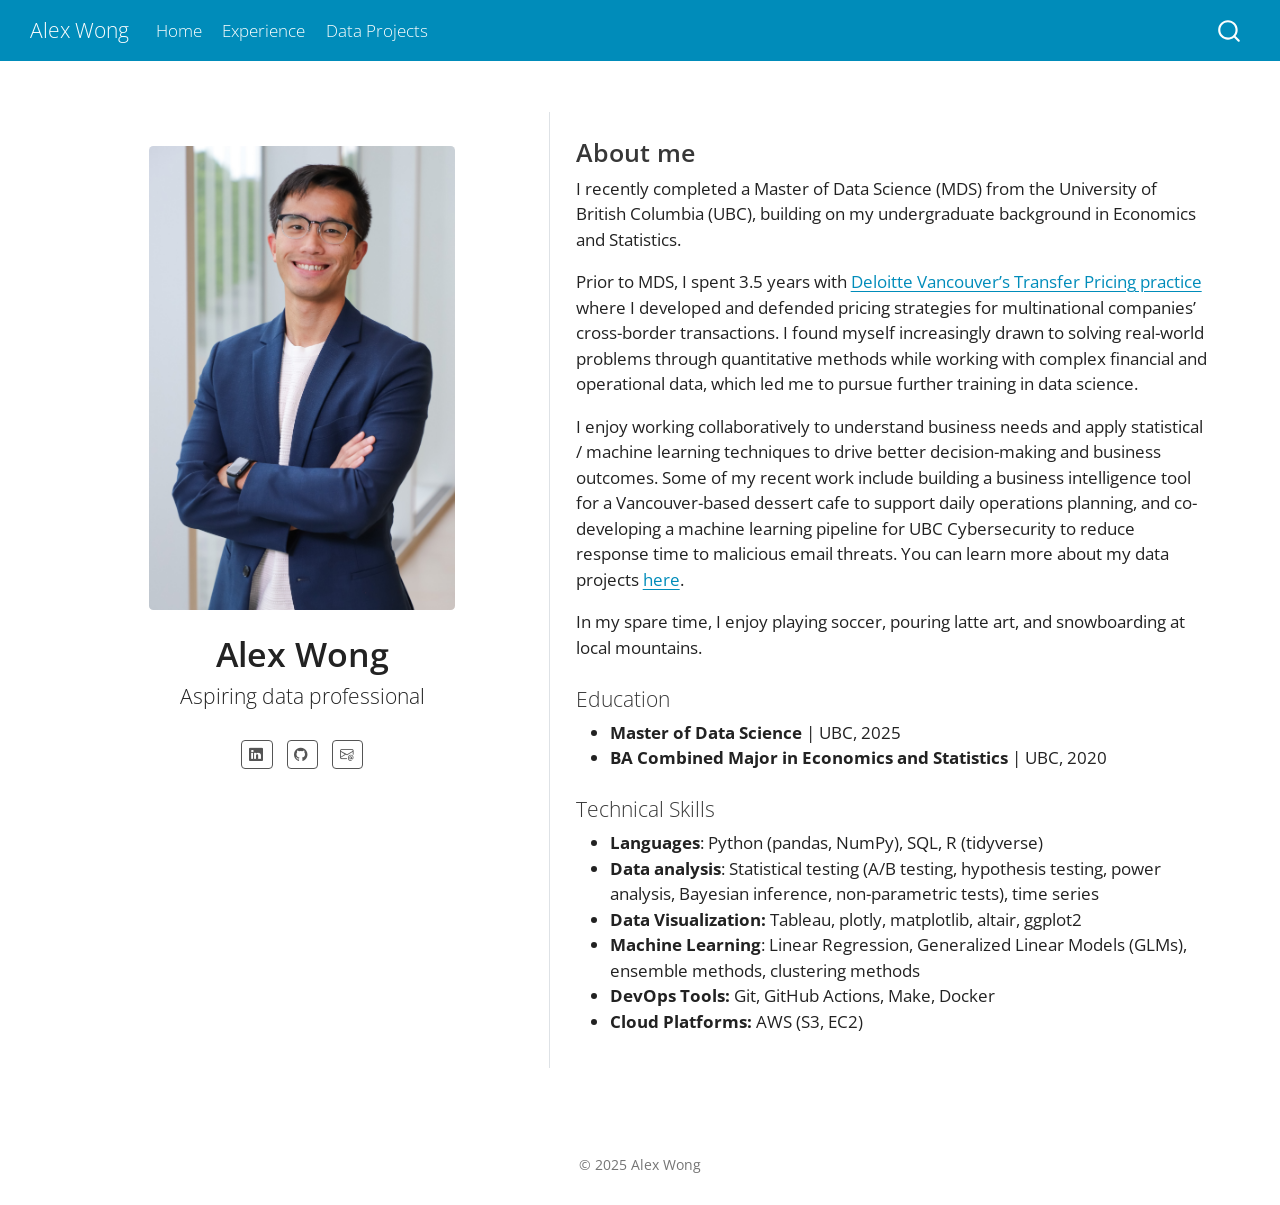
==== commit 4bbea83a: "edited self-intro" ====
--- a/docs/index.html
+++ b/docs/index.html
@@ -143,7 +143,7 @@
 <h3 data-anchor-id="about-me">About me</h3>
 <p>I recently completed a Master of Data Science (MDS) from the University of British Columbia (UBC), building on my undergraduate background in Economics and Statistics.</p>
 <p>Prior to MDS, I spent 3.5 years with <a href="https://awlh18.github.io/experience.html">Deloitte Vancouver’s Transfer Pricing practice</a> where I developed and defended pricing strategies for multinational companies’ cross-border transactions. I found myself increasingly drawn to solving real-world problems through quantitative methods while working with complex financial and operational data, which led me to pursue further training in data science.</p>
-<p>I am interested in applying statistical and machine learning techniques to drive better decision-making and business outcomes. Some of my recent work include building a business intelligence tool for a Vancouver-based dessert cafe to support daily operations planning, and co-developing a machine learning pipeline for UBC Cybersecurity to reduce response time to malicious email threats. You can learn more about my data projects <a href="https://awlh18.github.io/projects.html">here</a>.</p>
+<p>I enjoy working collaboratively to understand business needs and apply statistical / machine learning techniques to drive better decision-making and business outcomes. Some of my recent work include building a business intelligence tool for a Vancouver-based dessert cafe to support daily operations planning, and co-developing a machine learning pipeline for UBC Cybersecurity to reduce response time to malicious email threats. You can learn more about my data projects <a href="https://awlh18.github.io/projects.html">here</a>.</p>
 <p>In my spare time, I enjoy playing soccer, pouring latte art, and snowboarding at local mountains.</p>
 <section id="education" class="level4">
 <h4 data-anchor-id="education">Education</h4>
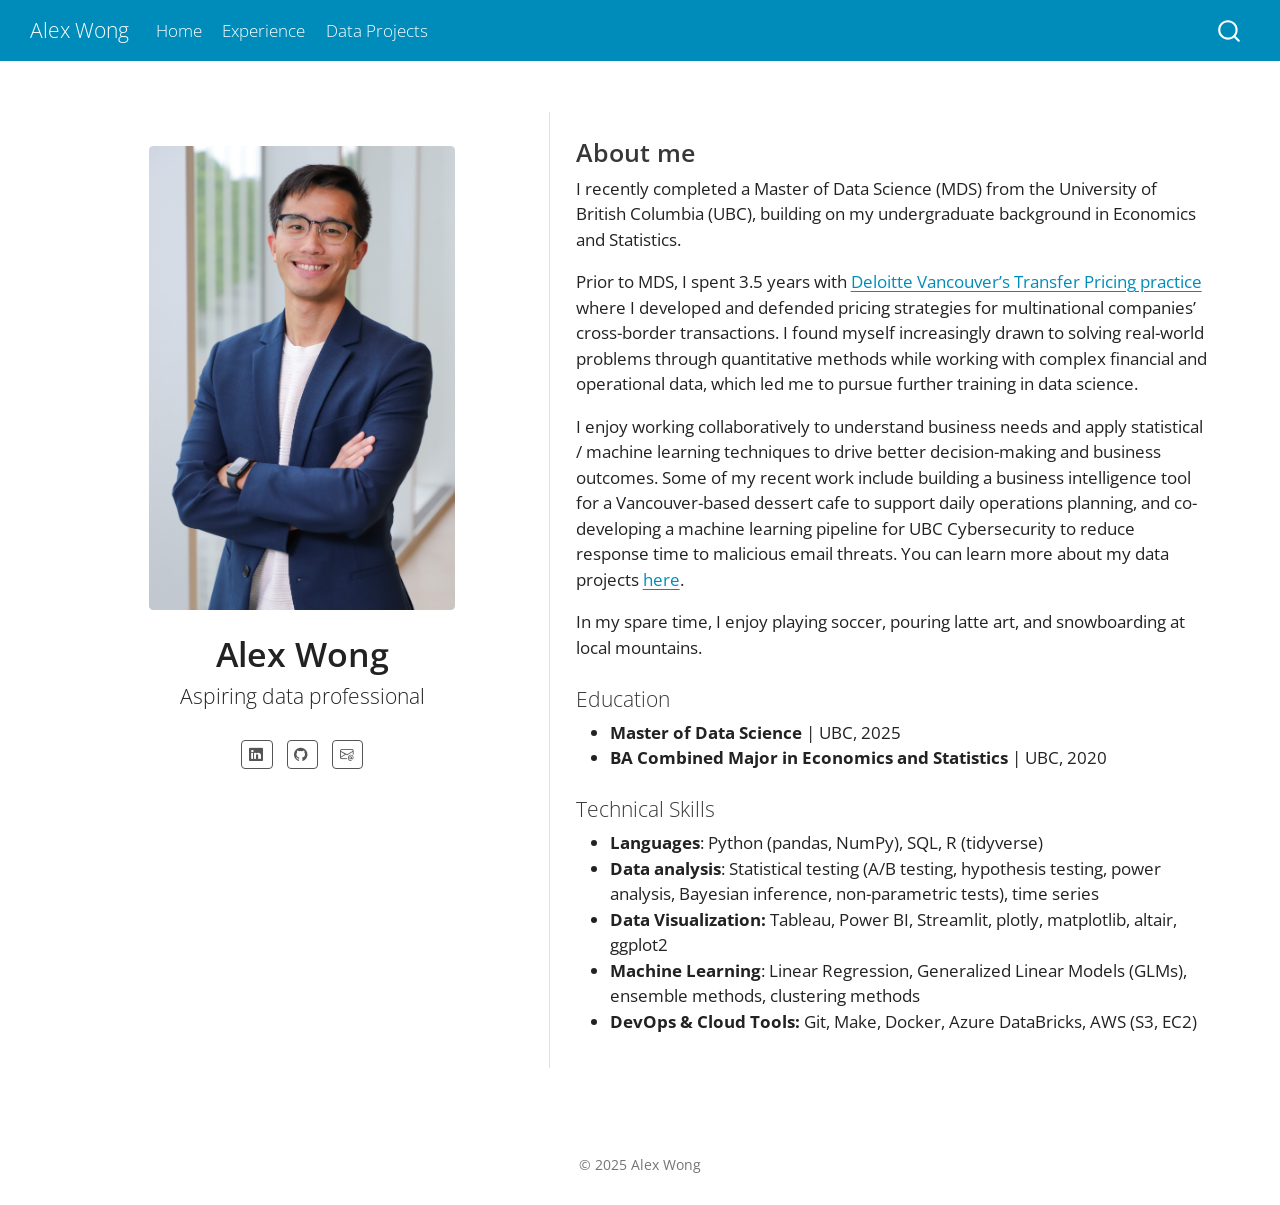
==== commit 8e2ffacb: "added tableau project, edited index page" ====
--- a/docs/index.html
+++ b/docs/index.html
@@ -158,10 +158,9 @@
 <ul>
 <li><strong>Languages</strong>: Python (pandas, NumPy), SQL, R (tidyverse)</li>
 <li><strong>Data analysis</strong>: Statistical testing (A/B testing, hypothesis testing, power analysis, Bayesian inference, non-parametric tests), time series</li>
-<li><strong>Data Visualization:</strong> Tableau, plotly, matplotlib, altair, ggplot2</li>
+<li><strong>Data Visualization:</strong> Tableau, Power BI, Streamlit, plotly, matplotlib, altair, ggplot2</li>
 <li><strong>Machine Learning</strong>: Linear Regression, Generalized Linear Models (GLMs), ensemble methods, clustering methods</li>
-<li><strong>DevOps Tools:</strong> Git, GitHub Actions, Make, Docker</li>
-<li><strong>Cloud Platforms:</strong> AWS (S3, EC2)</li>
+<li><strong>DevOps &amp; Cloud Tools:</strong> Git, Make, Docker, Azure DataBricks, AWS (S3, EC2)</li>
 </ul>
 
 
